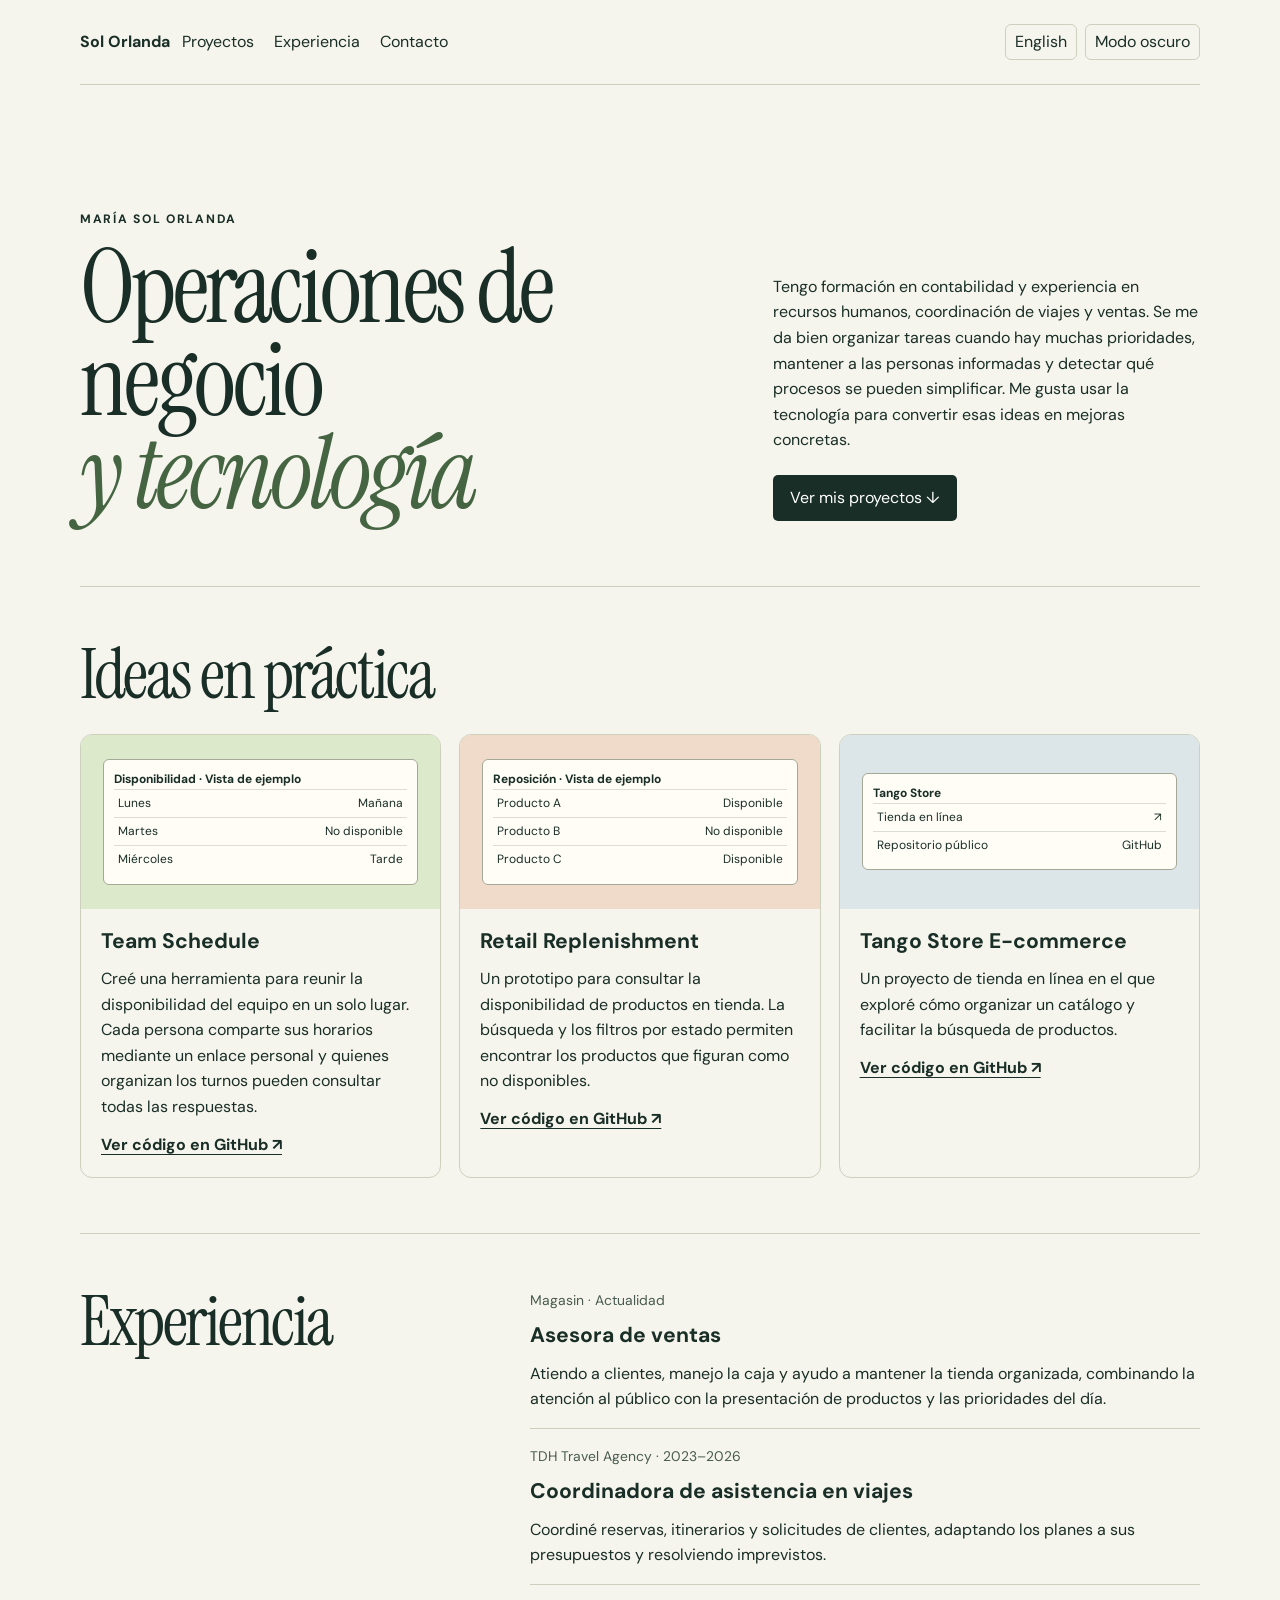
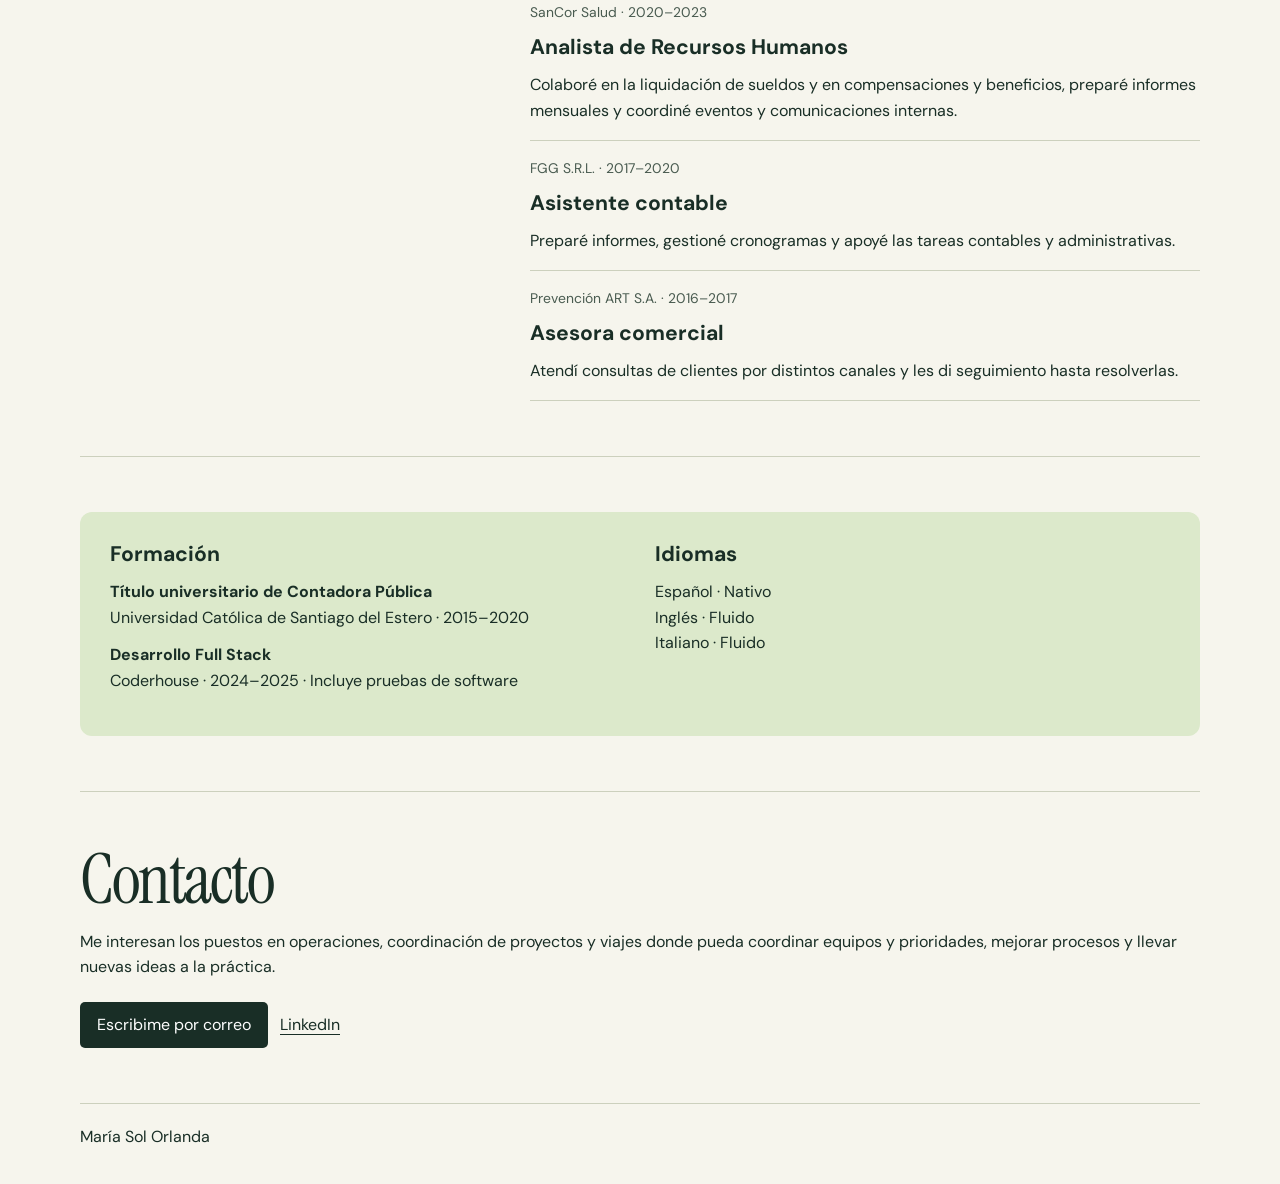
==== es/index.html @ cb374ca5 "Add portfolio es/index.html" ====
<!doctype html>
<html lang="es">
<head>
<meta charset="utf-8">
<meta name="viewport" content="width=device-width,initial-scale=1">
<meta name="description" content="Portfolio de Sol Orlanda sobre operaciones de negocio, coordinación e innovación.">
<title>Sol Orlanda | Operaciones de negocio y tecnología</title>
<script src="/preferences.js"></script>
<link rel="stylesheet" href="/style.css">

</head>
<body>
<nav aria-label="Navegación principal"><a href="#home"><strong>Sol Orlanda</strong></a><div class="nav-links"><a href="#work">Proyectos</a><a href="#experience">Experiencia</a><a href="#contact">Contacto</a></div><div class="preferences"><a id="language" href="/?lang=en" lang="en">English</a><button id="theme" type="button" aria-pressed="false" hidden>Modo oscuro</button></div></nav>
<main id="home">
<header class="hero">
<div><p class="eyebrow">María Sol Orlanda</p><h1>Operaciones de negocio <em>y tecnología</em></h1></div>
<div><p>Tengo formación en contabilidad y experiencia en recursos humanos, coordinación de viajes y ventas. Se me da bien organizar tareas cuando hay muchas prioridades, mantener a las personas informadas y detectar qué procesos se pueden simplificar. Me gusta usar la tecnología para convertir esas ideas en mejoras concretas.</p><a class="button" href="#work">Ver mis proyectos ↓</a></div>
</header>
<section id="work"><h2>Ideas en práctica</h2>
<div class="projects">
<article class="project"><div class="visual"><div class="mock" aria-hidden="true"><strong>Disponibilidad · Vista de ejemplo</strong><div><span>Lunes</span><span>Mañana</span></div><div><span>Martes</span><span>No disponible</span></div><div><span>Miércoles</span><span>Tarde</span></div></div></div><div class="details"><h3>Team Schedule</h3><p>Creé una herramienta para reunir la disponibilidad del equipo en un solo lugar. Cada persona comparte sus horarios mediante un enlace personal y quienes organizan los turnos pueden consultar todas las respuestas.</p><a href="https://github.com/solorlanda/team-schedule">Ver código en GitHub ↗</a></div></article>
<article class="project"><div class="visual peach"><div class="mock" aria-hidden="true"><strong>Reposición · Vista de ejemplo</strong><div><span>Producto A</span><span>Disponible</span></div><div><span>Producto B</span><span>No disponible</span></div><div><span>Producto C</span><span>Disponible</span></div></div></div><div class="details"><h3>Retail Replenishment</h3><p>Un prototipo para consultar la disponibilidad de productos en tienda. La búsqueda y los filtros por estado permiten encontrar los productos que figuran como no disponibles.</p><a href="https://github.com/solorlanda/mango-replenishment">Ver código en GitHub ↗</a></div></article>
<article class="project"><div class="visual blue"><div class="mock" aria-hidden="true"><strong>Tango Store</strong><div><span>Tienda en línea</span><span>↗</span></div><div><span>Repositorio público</span><span>GitHub</span></div></div></div><div class="details"><h3>Tango Store E-commerce</h3><p>Un proyecto de tienda en línea en el que exploré cómo organizar un catálogo y facilitar la búsqueda de productos.</p><a href="https://github.com/solorlanda/TangoStoreEcommerce">Ver código en GitHub ↗</a></div></article>
</div></section>
<section id="experience" class="experience"><div><h2>Experiencia</h2></div><div>
<article class="job"><p class="meta">Magasin · Actualidad</p><h3>Asesora de ventas</h3><p>Atiendo a clientes, manejo la caja y ayudo a mantener la tienda organizada, combinando la atención al público con la presentación de productos y las prioridades del día.</p></article>
<article class="job"><p class="meta">TDH Travel Agency · 2023–2026</p><h3>Coordinadora de asistencia en viajes</h3><p>Coordiné reservas, itinerarios y solicitudes de clientes, adaptando los planes a sus presupuestos y resolviendo imprevistos.</p></article>
<article class="job"><p class="meta">SanCor Salud · 2020–2023</p><h3>Analista de Recursos Humanos</h3><p>Colaboré en la liquidación de sueldos y en compensaciones y beneficios, preparé informes mensuales y coordiné eventos y comunicaciones internas.</p></article>
<article class="job"><p class="meta">FGG S.R.L. · 2017–2020</p><h3>Asistente contable</h3><p>Preparé informes, gestioné cronogramas y apoyé las tareas contables y administrativas.</p></article>
<article class="job"><p class="meta">Prevención ART S.A. · 2016–2017</p><h3>Asesora comercial</h3><p>Atendí consultas de clientes por distintos canales y les di seguimiento hasta resolverlas.</p></article>
</div></section>
<section aria-label="Formación e idiomas"><div class="credentials"><div><h3>Formación</h3><p><strong>Título universitario de Contadora Pública</strong><br>Universidad Católica de Santiago del Estero · 2015–2020</p><p><strong>Desarrollo Full Stack</strong><br>Coderhouse · 2024–2025 · Incluye pruebas de software</p></div><div><h3>Idiomas</h3><p>Español · Nativo<br>Inglés · Fluido<br>Italiano · Fluido</p></div></div></section>
<section class="contact" id="contact"><h2>Contacto</h2><p>Me interesan los puestos en operaciones, coordinación de proyectos y viajes donde pueda coordinar equipos y prioridades, mejorar procesos y llevar nuevas ideas a la práctica.</p><a class="button" href="mailto:solorlanda@gmail.com">Escribime por correo</a> &nbsp; <a href="https://www.linkedin.com/in/solorlandadesarrollofrontend/">LinkedIn</a></section>
</main>
<footer>María Sol Orlanda</footer>
</body>
</html>
---- style.css ----
@import url('https://fonts.googleapis.com/css2?family=DM+Sans:wght@400;500;600;700&family=Instrument+Serif:ital@0;1&display=swap');
:root{--ink:#192e26;--paper:#f6f5ed;--green:#dce9cb;--line:#ccd0bd}
*{box-sizing:border-box}body{margin:0;background:var(--paper);color:var(--ink);font:1rem/1.6 'DM Sans',sans-serif}a{color:inherit;text-underline-offset:.25em}a:focus-visible{outline:2px solid #724423;outline-offset:5px}main,nav,footer{width:min(1120px,90%);margin:auto}nav{display:flex;justify-content:space-between;gap:12px;align-items:center;padding:24px 0;border-bottom:1px solid var(--line)}nav div{display:flex;flex-wrap:wrap;gap:20px}nav a{text-decoration:none}nav a:hover{text-decoration:underline}.hero{padding:clamp(55px,10vw,125px) 0 65px;display:grid;grid-template-columns:1.55fr 1fr;align-items:end;gap:32px}h1,h2{font:400 clamp(3rem,8vw,7.4rem)/.91 'Instrument Serif',Georgia,serif;margin:0;letter-spacing:-.035em}h1 em{display:block;color:#456441}h2{font-size:clamp(2.8rem,5.5vw,5.1rem)}h3,p{margin:0 0 12px}h3{font-size:1.32rem;line-height:1.2}.eyebrow{font-size:.76rem;font-weight:700;letter-spacing:.14em;text-transform:uppercase}.button{display:inline-block;background:var(--ink);color:white;padding:10px 17px;border-radius:5px;text-decoration:none;margin-top:10px}.button:hover{background:#385b49}section{padding:55px 0;border-top:1px solid var(--line)}.projects{display:grid;grid-template-columns:repeat(3,1fr);gap:18px;margin-top:28px}.project{display:flex;flex-direction:column;border:1px solid var(--line);border-radius:12px;overflow:hidden}.visual{min-height:174px;display:grid;align-content:center;padding:22px;background:var(--green)}.visual.peach{background:#f0dbca}.visual.blue{background:#dce5e8}.mock{background:#fffdf6;border:1px solid #a4a997;border-radius:6px;padding:10px;font-size:.75rem}.mock div{display:flex;justify-content:space-between;gap:8px;padding:4px;border-top:1px solid #dcded3}.details{padding:20px;flex:1}.details a{font-weight:700}.experience{display:grid;grid-template-columns:1fr 1.6fr;gap:32px}.job{border-bottom:1px solid var(--line);padding:16px 0}.job:first-child{padding-top:0}.job p:last-child{margin-bottom:0}.meta{color:#495b50;font-size:.87rem}.credentials{display:grid;grid-template-columns:1fr 1fr;gap:30px;background:var(--green);padding:30px;border-radius:12px}.contact p{margin-top:18px}footer{padding:20px 0 35px;border-top:1px solid var(--line)}@media(max-width:760px){.hero,.experience,.projects{grid-template-columns:1fr}.visual{min-height:130px}}@media(max-width:460px){nav{align-items:flex-start}nav div{gap:8px 12px}.credentials{grid-template-columns:1fr}}

nav .preferences{margin-left:auto;gap:8px;justify-content:flex-end}
.preferences a,.preferences button{font:inherit;color:inherit;background:transparent;border:1px solid var(--line);border-radius:6px;padding:4px 9px;white-space:nowrap;cursor:pointer}
.preferences button:focus-visible{outline:2px solid currentColor;outline-offset:3px}
@media(max-width:650px){nav{flex-wrap:wrap}nav .nav-links{order:3;width:100%;gap:16px}}
:root[data-theme="dark"]{color-scheme:dark;--ink:#e6eddf;--paper:#17231d;--green:#263e30;--line:#4b5e51}
[data-theme="dark"] h1 em{color:#b8d5a5}
[data-theme="dark"] .meta{color:#bdcabc}
[data-theme="dark"] .visual.peach{background:#473429}
[data-theme="dark"] .visual.blue{background:#293b44}
[data-theme="dark"] .mock{background:#202e26;border-color:var(--line)}
[data-theme="dark"] .mock div{border-color:var(--line)}
[data-theme="dark"] .button{background:#c7ddb9;color:#17231d}
[data-theme="dark"] .button:hover{background:#dbeacb}
[data-theme="dark"] a:focus-visible{outline-color:#e9bb91}
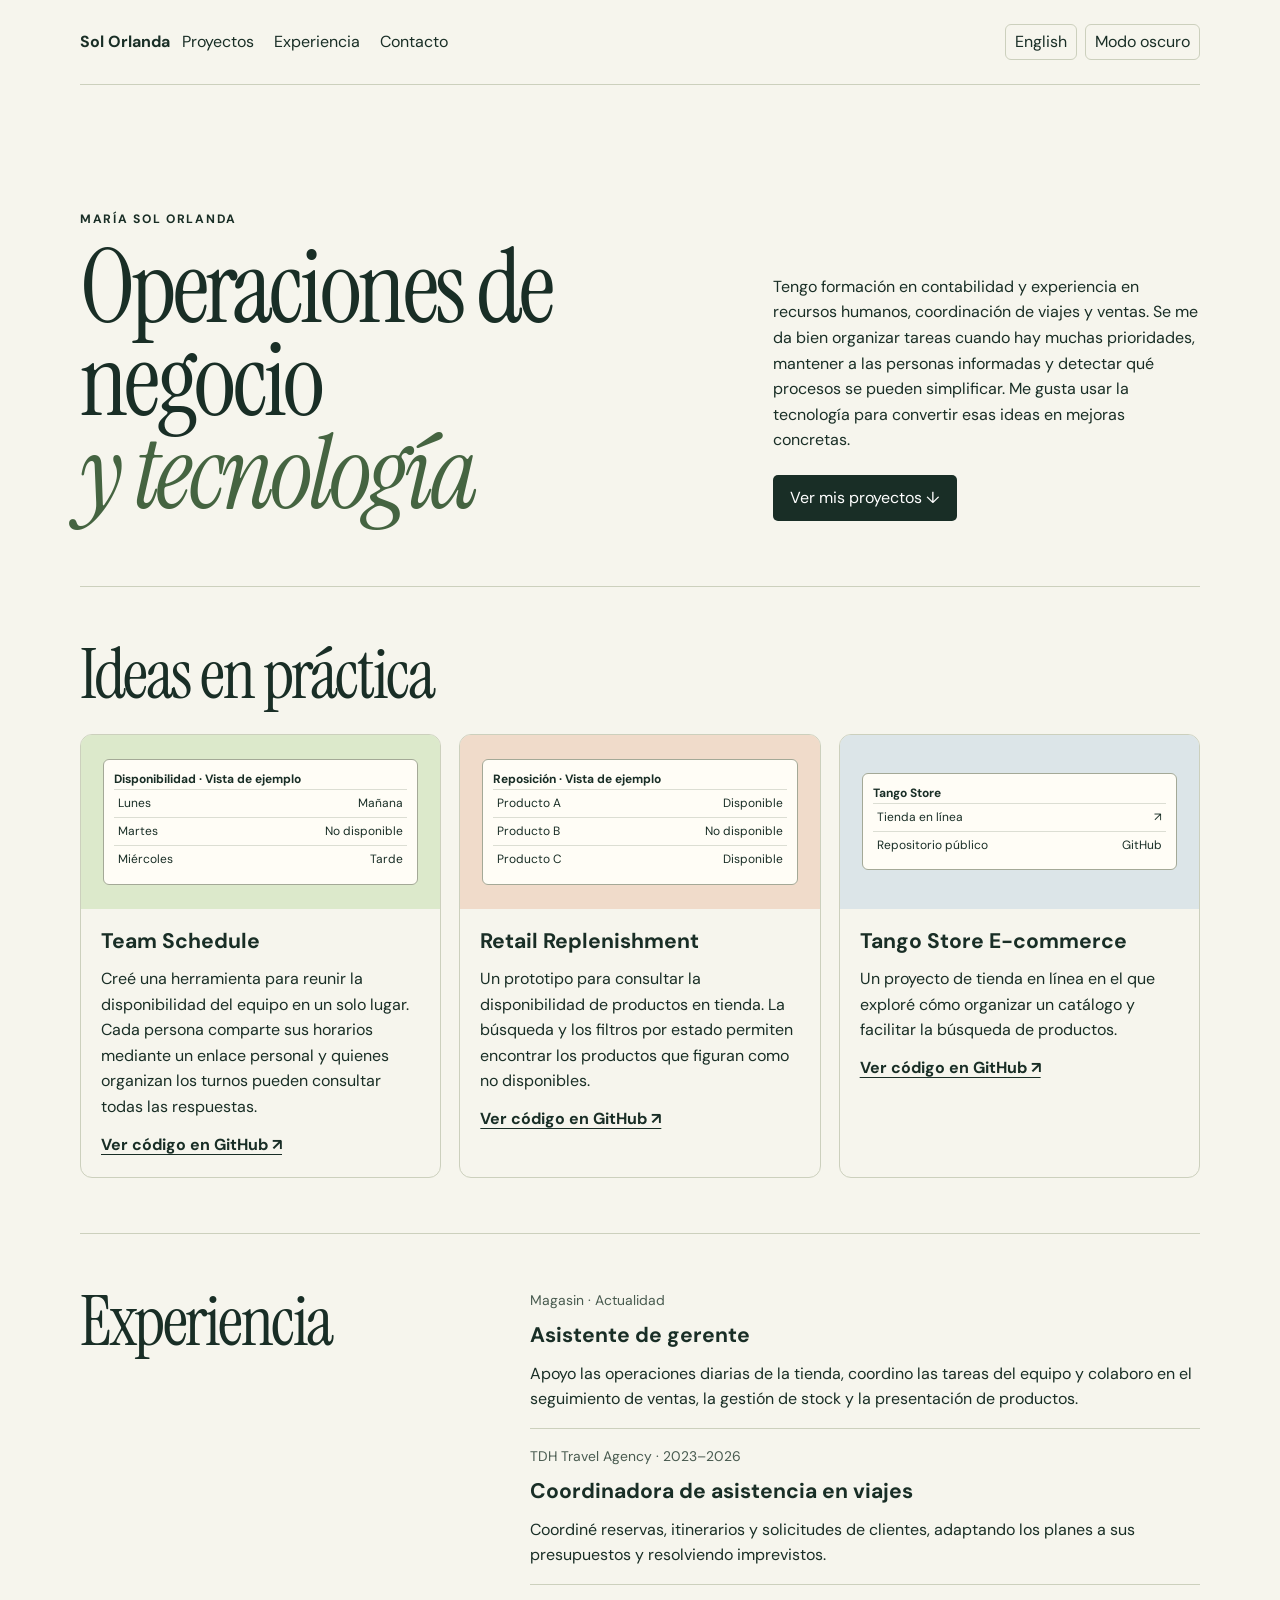
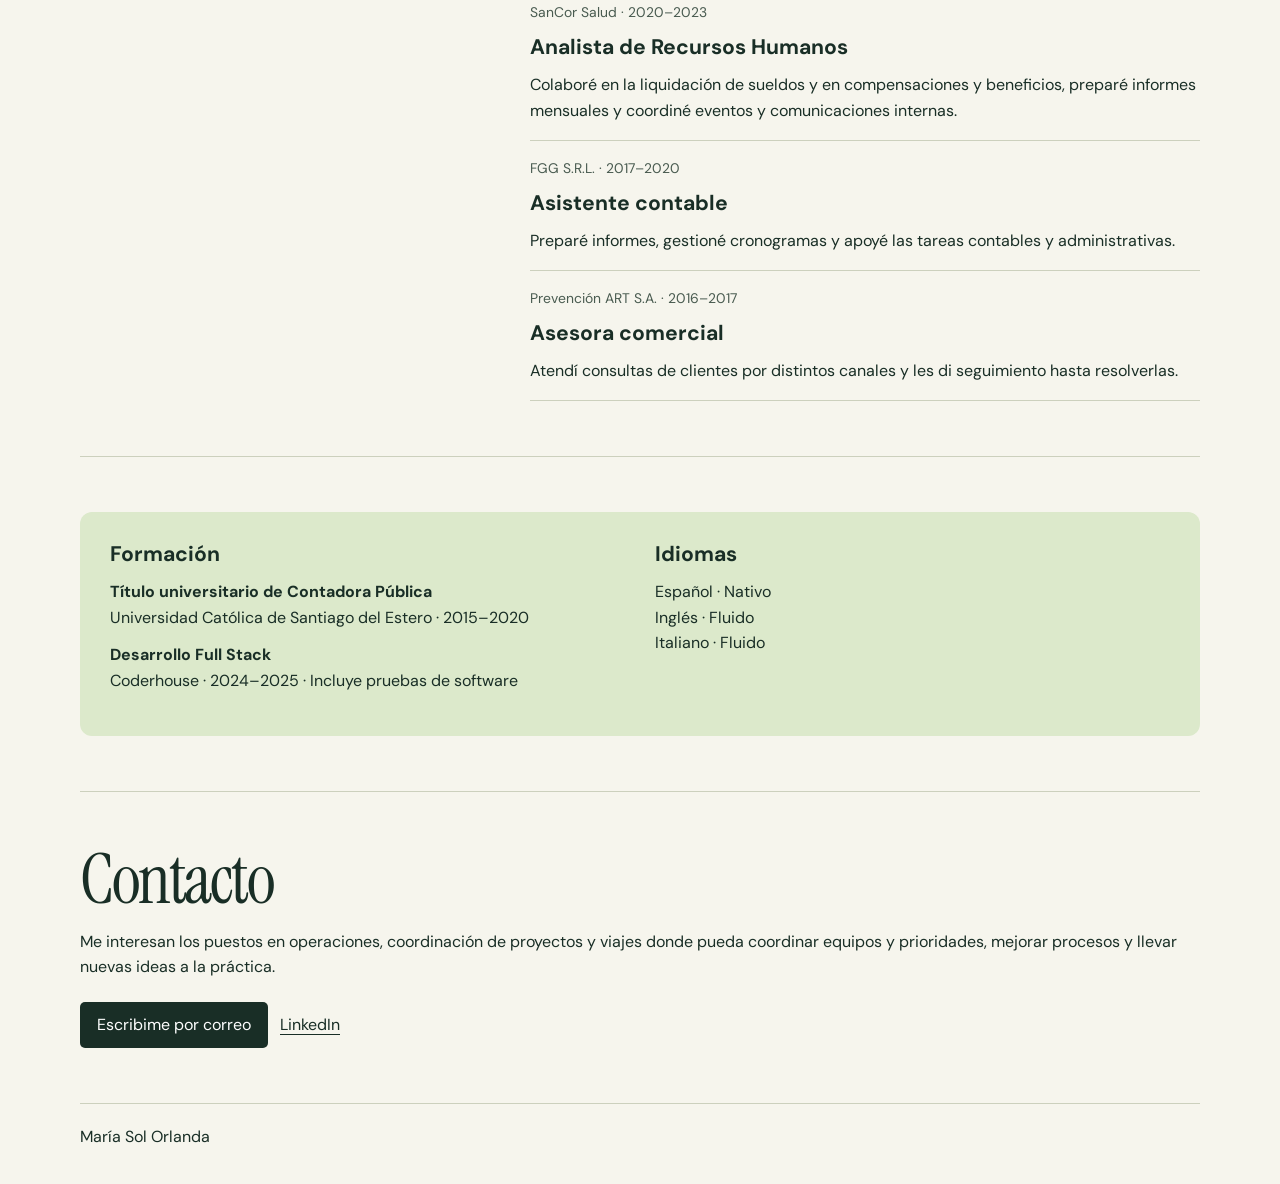
==== commit 7bfb7971: "Update Spanish management assistant role" ====
--- a/es/index.html
+++ b/es/index.html
@@ -23,7 +23,7 @@
 <article class="project"><div class="visual blue"><div class="mock" aria-hidden="true"><strong>Tango Store</strong><div><span>Tienda en línea</span><span>↗</span></div><div><span>Repositorio público</span><span>GitHub</span></div></div></div><div class="details"><h3>Tango Store E-commerce</h3><p>Un proyecto de tienda en línea en el que exploré cómo organizar un catálogo y facilitar la búsqueda de productos.</p><a href="https://github.com/solorlanda/TangoStoreEcommerce">Ver código en GitHub ↗</a></div></article>
 </div></section>
 <section id="experience" class="experience"><div><h2>Experiencia</h2></div><div>
-<article class="job"><p class="meta">Magasin · Actualidad</p><h3>Asesora de ventas</h3><p>Atiendo a clientes, manejo la caja y ayudo a mantener la tienda organizada, combinando la atención al público con la presentación de productos y las prioridades del día.</p></article>
+<article class="job"><p class="meta">Magasin · Actualidad</p><h3>Asistente de gerente</h3><p>Apoyo las operaciones diarias de la tienda, coordino las tareas del equipo y colaboro en el seguimiento de ventas, la gestión de stock y la presentación de productos.</p></article>
 <article class="job"><p class="meta">TDH Travel Agency · 2023–2026</p><h3>Coordinadora de asistencia en viajes</h3><p>Coordiné reservas, itinerarios y solicitudes de clientes, adaptando los planes a sus presupuestos y resolviendo imprevistos.</p></article>
 <article class="job"><p class="meta">SanCor Salud · 2020–2023</p><h3>Analista de Recursos Humanos</h3><p>Colaboré en la liquidación de sueldos y en compensaciones y beneficios, preparé informes mensuales y coordiné eventos y comunicaciones internas.</p></article>
 <article class="job"><p class="meta">FGG S.R.L. · 2017–2020</p><h3>Asistente contable</h3><p>Preparé informes, gestioné cronogramas y apoyé las tareas contables y administrativas.</p></article>
